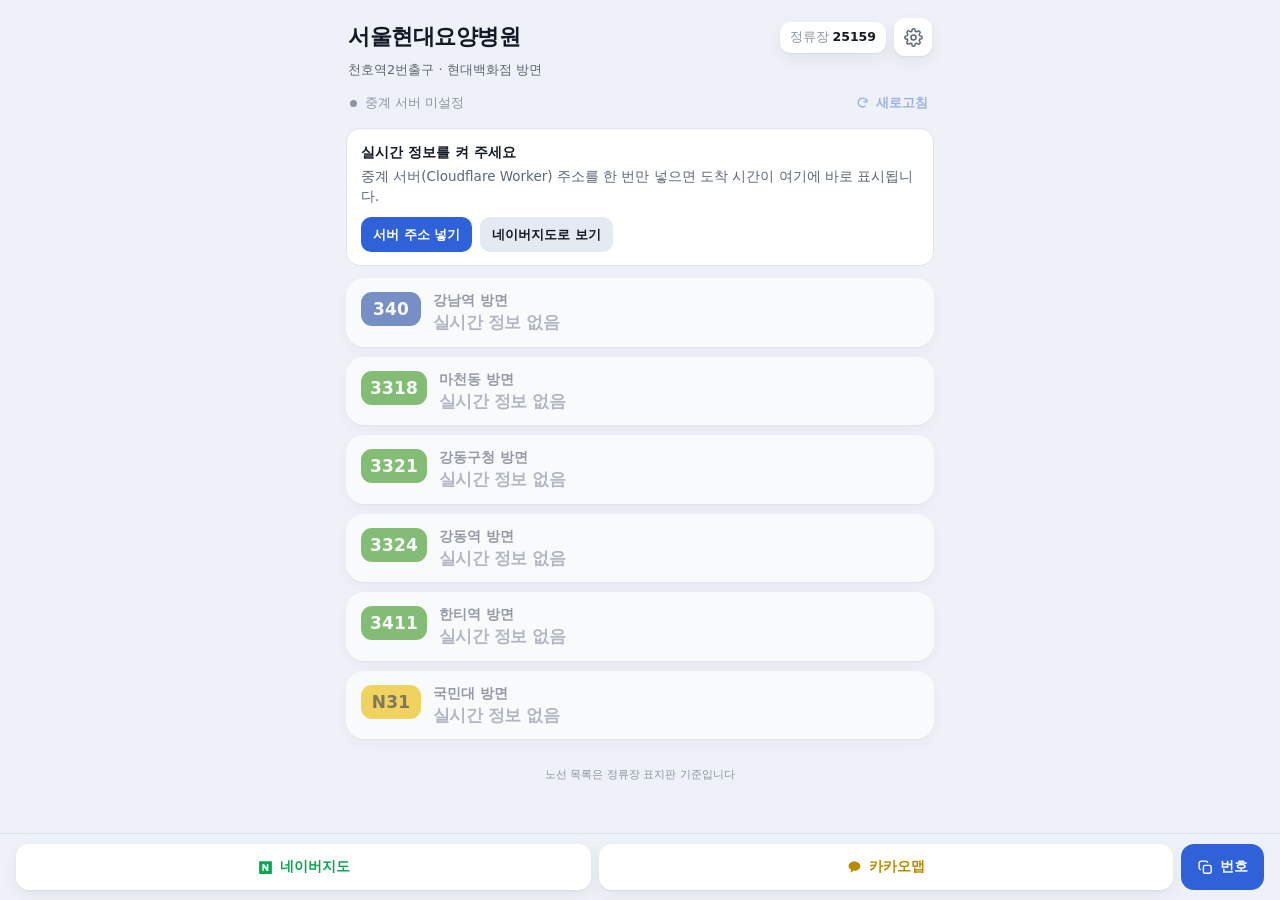
==== index.html @ 40075747 "서울현대요양병원(25-159) 정류장 실시간 도착 PWA + Cloudflare Worker 중계" ====
<!doctype html>
<html lang="ko">
  <head>
    <meta charset="utf-8" />
    <meta name="viewport" content="width=device-width, initial-scale=1, viewport-fit=cover" />
    <title>서울현대요양병원 정류장</title>
    <meta name="description" content="서울현대요양병원(25-159) 정류장 실시간 버스 도착 정보" />
    <meta name="theme-color" content="#eef1f7" media="(prefers-color-scheme: light)" />
    <meta name="theme-color" content="#0b0f16" media="(prefers-color-scheme: dark)" />
    <meta name="apple-mobile-web-app-capable" content="yes" />
    <meta name="mobile-web-app-capable" content="yes" />
    <meta name="apple-mobile-web-app-status-bar-style" content="default" />
    <meta name="apple-mobile-web-app-title" content="25159" />
    <meta name="format-detection" content="telephone=no" />
    <link rel="manifest" href="./manifest.webmanifest" />
    <link rel="apple-touch-icon" href="./apple-touch-icon.png" />
    <link rel="icon" type="image/png" sizes="192x192" href="./icon-192.png" />
    <link rel="stylesheet" href="./styles.css" />
  </head>
  <body>
    <div class="wrap">
      <header class="head">
        <div class="head__row">
          <h1>서울현대요양병원</h1>
          <button class="ars" id="arsBtn" type="button" aria-label="정류장 번호 25159 복사">25159</button>
          <button class="iconbtn" id="settingsBtn" type="button" aria-label="설정 열기">
            <svg viewBox="0 0 24 24" fill="none" stroke="currentColor" stroke-width="1.9" aria-hidden="true">
              <circle cx="12" cy="12" r="3.2" />
              <path d="M19.4 15a1.7 1.7 0 0 0 .34 1.87l.06.06a2 2 0 1 1-2.83 2.83l-.06-.06a1.7 1.7 0 0 0-1.87-.34 1.7 1.7 0 0 0-1.03 1.56V21a2 2 0 1 1-4 0v-.09A1.7 1.7 0 0 0 8.9 19.3a1.7 1.7 0 0 0-1.87.34l-.06.06a2 2 0 1 1-2.83-2.83l.06-.06A1.7 1.7 0 0 0 4.7 15a1.7 1.7 0 0 0-1.56-1.03H3a2 2 0 1 1 0-4h.09A1.7 1.7 0 0 0 4.7 8.9a1.7 1.7 0 0 0-.34-1.87l-.06-.06a2 2 0 1 1 2.83-2.83l.06.06A1.7 1.7 0 0 0 9 4.7a1.7 1.7 0 0 0 1.03-1.56V3a2 2 0 1 1 4 0v.09A1.7 1.7 0 0 0 15 4.7a1.7 1.7 0 0 0 1.87-.34l.06-.06a2 2 0 1 1 2.83 2.83l-.06.06A1.7 1.7 0 0 0 19.3 9v.09A1.7 1.7 0 0 0 20.86 10H21a2 2 0 1 1 0 4h-.09A1.7 1.7 0 0 0 19.4 15z" />
            </svg>
          </button>
        </div>
        <p class="head__dir">천호역2번출구 · 현대백화점 방면</p>
      </header>

      <div class="status" id="status" data-state="loading" role="status" aria-live="polite">
        <span class="dot" aria-hidden="true"></span>
        <span class="status__text" id="statusText">불러오는 중…</span>
        <button class="refresh" id="refreshBtn" type="button">
          <svg viewBox="0 0 24 24" fill="none" stroke="currentColor" stroke-width="2.4" aria-hidden="true">
            <path d="M20 11a8 8 0 1 0-2.6 6.9" />
            <path d="M20 5v6h-6" />
          </svg>
          <span>새로고침</span>
        </button>
      </div>

      <div class="banner" id="banner" hidden></div>

      <main>
        <ul class="routes" id="routes" aria-label="노선별 도착 정보"></ul>
      </main>

      <p class="footnote" id="footnote">서울시 버스 도착정보 기준 · 30초마다 자동 새로고침</p>
    </div>

    <footer class="actions">
      <a class="map map--naver" id="naverLink" href="https://map.naver.com/p/bus/bus-station/-/bus-station/109370" target="_blank" rel="noopener">
        <svg viewBox="0 0 24 24" fill="currentColor" aria-hidden="true">
          <path d="M4 3h16a1 1 0 0 1 1 1v16a1 1 0 0 1-1 1H4a1 1 0 0 1-1-1V4a1 1 0 0 1 1-1zm3.6 4.2v9.6h2.2v-5.1l3.9 5.1H16V7.2h-2.2v5L9.9 7.2H7.6z" />
        </svg>
        네이버지도
      </a>
      <a class="map map--kakao" id="kakaoLink" href="https://map.kakao.com/?busStopId=11250621001" target="_blank" rel="noopener">
        <svg viewBox="0 0 24 24" fill="currentColor" aria-hidden="true">
          <path d="M12 3.4c-4.6 0-8.4 2.9-8.4 6.4 0 2.3 1.5 4.3 3.8 5.4l-.9 3.3c-.1.4.3.7.6.5l3.9-2.6c.3 0 .6.1.9.1 4.6 0 8.4-2.9 8.4-6.4S16.6 3.4 12 3.4z" />
        </svg>
        카카오맵
      </a>
      <button class="copy" id="copyBtn" type="button" aria-label="정류장 번호 복사">
        <svg viewBox="0 0 24 24" fill="none" stroke="currentColor" stroke-width="2" aria-hidden="true">
          <rect x="9" y="9" width="11" height="11" rx="2.2" />
          <path d="M15 5.5A2.5 2.5 0 0 0 12.5 3h-6A3.5 3.5 0 0 0 3 6.5v6A2.5 2.5 0 0 0 5.5 15" />
        </svg>
        번호
      </button>
    </footer>

    <div class="sheet" id="settingsSheet" hidden>
      <div class="sheet__panel" role="dialog" aria-modal="true" aria-labelledby="sheetTitle">
        <h2 id="sheetTitle">중계 서버 설정</h2>
        <p>
          실시간 도착 정보는 Cloudflare Worker가 서울시 데이터를 대신 받아 옵니다. 배포한 Worker 주소를 넣어 주세요.
          주소는 이 기기에만 저장되고 다른 곳으로 보내지 않습니다.
        </p>
        <label for="apiInput">Worker 주소</label>
        <input
          id="apiInput"
          type="url"
          inputmode="url"
          autocomplete="off"
          autocapitalize="off"
          spellcheck="false"
          placeholder="https://bus-stop-25159.example.workers.dev"
        />
        <p class="sheet__hint" id="sheetHint"></p>
        <div class="sheet__buttons">
          <button type="button" class="ghost" id="sheetClose">닫기</button>
          <button type="button" id="sheetTest">연결 확인</button>
          <button type="button" class="primary" id="sheetSave">저장</button>
        </div>
      </div>
    </div>

    <div class="toast" id="toast" role="status" aria-live="polite"></div>

    <script src="./app.js" defer></script>
  </body>
</html>
---- styles.css ----
:root {
  --bg: #eef1f7;
  --bg-soft: #e4e9f2;
  --card: #ffffff;
  --card-2: #f7f9fc;
  --text: #131a26;
  --text-dim: #5c6675;
  --text-mute: #8b95a4;
  --line: #dde3ec;
  --accent: #2f62d8;
  --ok: #17a34a;
  --warn: #d97706;
  --err: #dc2626;
  --trunk: #2c55a8;
  --branch: #3f9c26;
  --circular: #e3ac00;
  --express: #cf3340;
  --night: #f0c000;
  --normal: #5b6573;
  --shadow: 0 1px 2px rgba(16, 24, 40, 0.06), 0 6px 18px rgba(16, 24, 40, 0.06);
  --radius: 18px;
}

@media (prefers-color-scheme: dark) {
  :root {
    --bg: #0b0f16;
    --bg-soft: #121823;
    --card: #151c27;
    --card-2: #1b2330;
    --text: #eef2f8;
    --text-dim: #a7b1c0;
    --text-mute: #7c8798;
    --line: #263041;
    --accent: #6f9bff;
    --shadow: 0 1px 2px rgba(0, 0, 0, 0.4), 0 8px 24px rgba(0, 0, 0, 0.35);
    --trunk: #4a7bd8;
    --branch: #4fae33;
    --night: #f3c93a;
  }
}

* {
  box-sizing: border-box;
  -webkit-tap-highlight-color: transparent;
}

[hidden] {
  display: none !important;
}

html,
body {
  margin: 0;
  padding: 0;
  background: var(--bg);
  color: var(--text);
  font-family: -apple-system, BlinkMacSystemFont, "Apple SD Gothic Neo", "Pretendard",
    "Noto Sans KR", "Malgun Gothic", system-ui, sans-serif;
  -webkit-font-smoothing: antialiased;
  font-size: 16px;
}

body {
  min-height: 100svh;
  padding-bottom: calc(76px + env(safe-area-inset-bottom));
}

.wrap {
  max-width: 620px;
  margin: 0 auto;
  padding: env(safe-area-inset-top) 16px 8px;
}

/* ── 헤더 ─────────────────────────────────────────── */
.head {
  padding: 18px 2px 10px;
}

.head__row {
  display: flex;
  align-items: center;
  gap: 8px;
}

.head h1 {
  flex: 1;
  min-width: 0;
  margin: 0;
  font-size: 22px;
  font-weight: 800;
  letter-spacing: -0.02em;
  line-height: 1.25;
  white-space: nowrap;
  overflow: hidden;
  text-overflow: ellipsis;
}

.head__dir {
  margin: 5px 0 0;
  font-size: 13px;
  color: var(--text-dim);
  font-weight: 500;
  white-space: nowrap;
  overflow: hidden;
  text-overflow: ellipsis;
}

.ars {
  flex: none;
  border: 0;
  background: var(--card);
  color: var(--text);
  font: inherit;
  font-size: 12.5px;
  font-weight: 700;
  font-variant-numeric: tabular-nums;
  padding: 7px 10px;
  border-radius: 10px;
  box-shadow: var(--shadow);
  cursor: pointer;
  white-space: nowrap;
}

.ars::before {
  content: "정류장 ";
  font-weight: 500;
  color: var(--text-mute);
}

.iconbtn {
  flex: none;
  width: 38px;
  height: 38px;
  display: grid;
  place-items: center;
  border: 0;
  border-radius: 11px;
  background: var(--card);
  color: var(--text-dim);
  box-shadow: var(--shadow);
  cursor: pointer;
}

.iconbtn svg {
  width: 19px;
  height: 19px;
}

/* ── 상태 줄 ──────────────────────────────────────── */
.status {
  display: flex;
  align-items: center;
  gap: 8px;
  padding: 2px 4px 12px;
  font-size: 12.5px;
  color: var(--text-mute);
}

.dot {
  width: 7px;
  height: 7px;
  border-radius: 50%;
  background: var(--text-mute);
  flex: none;
  transition: background 0.2s;
}

.status[data-state="ok"] .dot {
  background: var(--ok);
  box-shadow: 0 0 0 3px rgba(23, 163, 74, 0.15);
}

.status[data-state="stale"] .dot {
  background: var(--warn);
}

.status[data-state="error"] .dot {
  background: var(--err);
}

.status[data-state="loading"] .dot {
  background: var(--accent);
  animation: pulse 1s ease-in-out infinite;
}

@keyframes pulse {
  50% {
    opacity: 0.3;
  }
}

.status__text {
  flex: 1;
  min-width: 0;
  overflow: hidden;
  text-overflow: ellipsis;
  white-space: nowrap;
}

.refresh {
  flex: none;
  border: 0;
  background: transparent;
  color: var(--accent);
  font: inherit;
  font-size: 12.5px;
  font-weight: 700;
  padding: 4px 2px;
  cursor: pointer;
}

.refresh:disabled {
  opacity: 0.45;
  cursor: default;
}

.refresh svg {
  width: 13px;
  height: 13px;
  vertical-align: -2px;
  margin-right: 3px;
}

.refresh.is-spinning svg {
  animation: spin 0.9s linear infinite;
}

@keyframes spin {
  to {
    transform: rotate(360deg);
  }
}

/* ── 배너 ─────────────────────────────────────────── */
.banner {
  background: var(--card);
  border: 1px solid var(--line);
  border-radius: 14px;
  padding: 13px 14px;
  margin-bottom: 12px;
  font-size: 13.5px;
  line-height: 1.5;
  color: var(--text-dim);
}

.banner strong {
  display: block;
  color: var(--text);
  font-size: 14px;
  margin-bottom: 3px;
}

.banner .banner__actions {
  display: flex;
  gap: 8px;
  margin-top: 10px;
  flex-wrap: wrap;
}

.banner button,
.banner a {
  border: 0;
  border-radius: 10px;
  padding: 8px 12px;
  font: inherit;
  font-size: 13px;
  font-weight: 700;
  background: var(--bg-soft);
  color: var(--text);
  text-decoration: none;
  cursor: pointer;
}

.banner button.primary {
  background: var(--accent);
  color: #fff;
}

/* ── 노선 카드 ────────────────────────────────────── */
.routes {
  list-style: none;
  margin: 0;
  padding: 0;
  display: flex;
  flex-direction: column;
  gap: 10px;
}

.route {
  display: flex;
  gap: 12px;
  background: var(--card);
  border-radius: var(--radius);
  padding: 13px 14px;
  box-shadow: var(--shadow);
  border: 1px solid transparent;
  transition: border-color 0.18s, transform 0.18s;
}

.route.is-pinned {
  border-color: color-mix(in srgb, var(--accent) 32%, transparent);
}

.route.is-ended {
  opacity: 0.62;
}

.badge {
  flex: none;
  align-self: flex-start;
  min-width: 60px;
  padding: 7px 9px;
  border-radius: 11px;
  text-align: center;
  color: #fff;
  font-weight: 800;
  font-size: 17px;
  letter-spacing: 0.01em;
  font-variant-numeric: tabular-nums;
  background: var(--normal);
}

.badge[data-cat="trunk"] {
  background: var(--trunk);
}
.badge[data-cat="branch"] {
  background: var(--branch);
}
.badge[data-cat="circular"] {
  background: var(--circular);
  color: #3a2c00;
}
.badge[data-cat="express"] {
  background: var(--express);
}
.badge[data-cat="night"] {
  background: var(--night);
  color: #3a2c00;
}
.badge[data-cat="wide"] {
  background: #1f7a8c;
}

.route__body {
  flex: 1;
  min-width: 0;
}

.route__top {
  display: flex;
  align-items: center;
  gap: 6px;
}

.route__dir {
  flex: 1;
  min-width: 0;
  font-size: 13.5px;
  font-weight: 600;
  color: var(--text-dim);
  overflow: hidden;
  text-overflow: ellipsis;
  white-space: nowrap;
}

.chip {
  flex: none;
  font-size: 10px;
  font-weight: 700;
  padding: 2px 5px;
  border-radius: 5px;
  border: 1px solid var(--line);
  color: var(--text-mute);
}

.pin {
  flex: none;
  width: 30px;
  height: 30px;
  margin: -6px -6px -6px 0;
  display: grid;
  place-items: center;
  border: 0;
  background: transparent;
  color: var(--text-mute);
  font-size: 17px;
  cursor: pointer;
  border-radius: 8px;
}

.pin[aria-pressed="true"] {
  color: #f5b301;
}

.eta {
  display: flex;
  align-items: baseline;
  gap: 6px;
  margin-top: 3px;
}

.eta__main {
  font-size: 24px;
  font-weight: 800;
  letter-spacing: -0.03em;
  font-variant-numeric: tabular-nums;
  line-height: 1.15;
}

.eta__main[data-state="soon"] {
  color: var(--ok);
}

.eta__main[data-state="ended"],
.eta__main[data-state="none"],
.eta__main[data-state="waiting"] {
  font-size: 17px;
  font-weight: 700;
  color: var(--text-mute);
}

.eta__sub {
  font-size: 13px;
  color: var(--text-dim);
  font-weight: 500;
}

.eta__next {
  margin-top: 3px;
  font-size: 13px;
  color: var(--text-mute);
  font-weight: 500;
  font-variant-numeric: tabular-nums;
}

.route__meta {
  margin-top: 7px;
  padding-top: 7px;
  border-top: 1px solid var(--line);
  font-size: 11.5px;
  color: var(--text-mute);
  display: flex;
  gap: 10px;
  flex-wrap: wrap;
}

.skeleton {
  height: 96px;
  border-radius: var(--radius);
  background: linear-gradient(100deg, var(--card) 30%, var(--card-2) 50%, var(--card) 70%);
  background-size: 220% 100%;
  animation: shine 1.3s ease-in-out infinite;
}

@keyframes shine {
  to {
    background-position: -120% 0;
  }
}

.empty {
  text-align: center;
  color: var(--text-mute);
  font-size: 13.5px;
  padding: 26px 10px;
}

/* ── 하단 고정 버튼 ───────────────────────────────── */
.actions {
  position: fixed;
  left: 0;
  right: 0;
  bottom: 0;
  z-index: 20;
  display: flex;
  gap: 8px;
  padding: 10px 16px calc(10px + env(safe-area-inset-bottom));
  background: color-mix(in srgb, var(--bg) 86%, transparent);
  backdrop-filter: saturate(160%) blur(14px);
  -webkit-backdrop-filter: saturate(160%) blur(14px);
  border-top: 1px solid var(--line);
}

.actions > * {
  flex: 1;
  display: flex;
  align-items: center;
  justify-content: center;
  gap: 6px;
  height: 46px;
  border: 0;
  border-radius: 13px;
  font: inherit;
  font-size: 14px;
  font-weight: 700;
  text-decoration: none;
  cursor: pointer;
}

.actions .map {
  background: var(--card);
  color: var(--text);
  box-shadow: var(--shadow);
}

.actions .map--naver {
  color: #03a94d;
}

.actions .map--kakao {
  color: #b98b00;
}

.actions .copy {
  background: var(--accent);
  color: #fff;
  flex: 0 0 auto;
  padding: 0 16px;
}

.actions svg {
  width: 17px;
  height: 17px;
}

/* ── 설정 시트 ────────────────────────────────────── */
.sheet {
  position: fixed;
  inset: 0;
  z-index: 40;
  display: flex;
  align-items: flex-end;
  background: rgba(8, 12, 20, 0.45);
  animation: fade 0.18s ease;
}

@keyframes fade {
  from {
    opacity: 0;
  }
}

.sheet__panel {
  width: 100%;
  max-width: 620px;
  margin: 0 auto;
  background: var(--bg);
  border-radius: 20px 20px 0 0;
  padding: 18px 18px calc(20px + env(safe-area-inset-bottom));
  animation: up 0.24s cubic-bezier(0.2, 0.9, 0.3, 1);
}

@keyframes up {
  from {
    transform: translateY(22px);
  }
}

.sheet h2 {
  margin: 0 0 4px;
  font-size: 17px;
}

.sheet p {
  margin: 0 0 12px;
  font-size: 12.5px;
  line-height: 1.55;
  color: var(--text-mute);
}

.sheet label {
  display: block;
  font-size: 12px;
  font-weight: 700;
  color: var(--text-dim);
  margin-bottom: 6px;
}

.sheet input {
  width: 100%;
  height: 46px;
  border: 1px solid var(--line);
  border-radius: 12px;
  background: var(--card);
  color: var(--text);
  font: inherit;
  font-size: 14px;
  padding: 0 12px;
}

.sheet input:focus {
  outline: 2px solid color-mix(in srgb, var(--accent) 45%, transparent);
  outline-offset: 1px;
}

.sheet__hint {
  margin: 8px 0 0;
  font-size: 12px;
  color: var(--text-mute);
  line-height: 1.5;
  min-height: 18px;
}

.sheet__hint[data-kind="ok"] {
  color: var(--ok);
}

.sheet__hint[data-kind="err"] {
  color: var(--err);
}

.sheet__buttons {
  display: flex;
  gap: 8px;
  margin-top: 16px;
}

.sheet__buttons button {
  flex: 1;
  height: 46px;
  border: 0;
  border-radius: 13px;
  font: inherit;
  font-weight: 700;
  font-size: 14.5px;
  cursor: pointer;
  background: var(--bg-soft);
  color: var(--text);
}

.sheet__buttons button.primary {
  background: var(--accent);
  color: #fff;
}

.sheet__buttons button.ghost {
  flex: 0 0 auto;
  padding: 0 14px;
  color: var(--text-mute);
  background: transparent;
}

/* ── 토스트 ───────────────────────────────────────── */
.toast {
  position: fixed;
  left: 50%;
  bottom: calc(88px + env(safe-area-inset-bottom));
  transform: translate(-50%, 12px);
  background: rgba(20, 26, 38, 0.94);
  color: #fff;
  font-size: 13px;
  font-weight: 600;
  padding: 10px 16px;
  border-radius: 999px;
  opacity: 0;
  pointer-events: none;
  transition: opacity 0.2s, transform 0.2s;
  z-index: 50;
  white-space: nowrap;
}

.toast.is-on {
  opacity: 1;
  transform: translate(-50%, 0);
}

.footnote {
  text-align: center;
  font-size: 11px;
  color: var(--text-mute);
  padding: 16px 8px 4px;
  line-height: 1.6;
}

@media (prefers-reduced-motion: reduce) {
  * {
    animation: none !important;
    transition: none !important;
  }
}
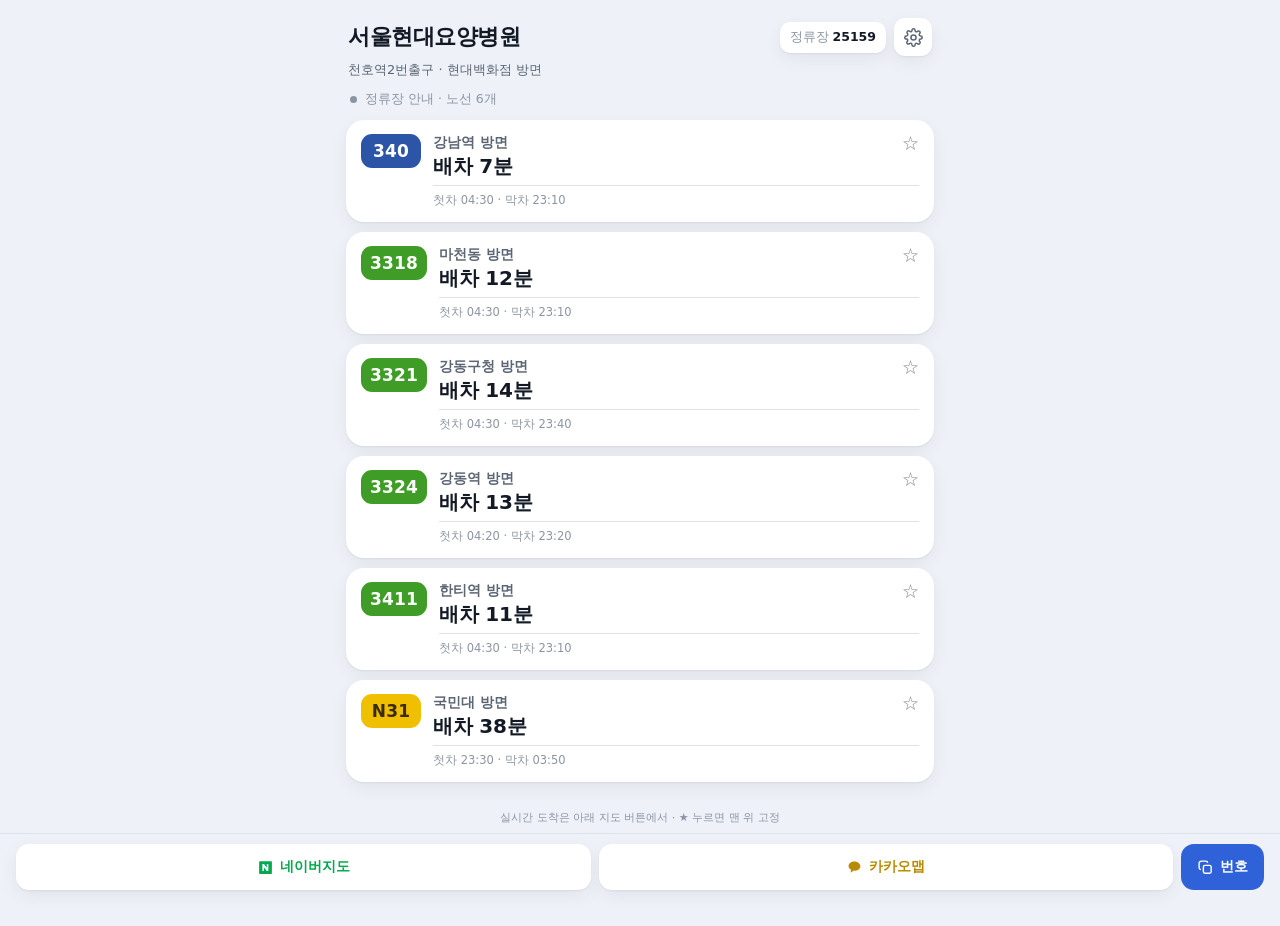
==== commit fde27923: "GitHub Pages 단독 모드: 서버 경고 없이 노선 안내·즐겨찾기·지도 바로가기 중심으로 정리" ====
--- a/index.html
+++ b/index.html
@@ -4,7 +4,7 @@
     <meta charset="utf-8" />
     <meta name="viewport" content="width=device-width, initial-scale=1, viewport-fit=cover" />
     <title>서울현대요양병원 정류장</title>
-    <meta name="description" content="서울현대요양병원(25-159) 정류장 실시간 버스 도착 정보" />
+    <meta name="description" content="서울현대요양병원(25-159) 정류장 노선 안내와 네이버지도·카카오맵 바로가기" />
     <meta name="theme-color" content="#eef1f7" media="(prefers-color-scheme: light)" />
     <meta name="theme-color" content="#0b0f16" media="(prefers-color-scheme: dark)" />
     <meta name="apple-mobile-web-app-capable" content="yes" />
@@ -51,7 +51,7 @@
         <ul class="routes" id="routes" aria-label="노선별 도착 정보"></ul>
       </main>
 
-      <p class="footnote" id="footnote">서울시 버스 도착정보 기준 · 30초마다 자동 새로고침</p>
+      <p class="footnote" id="footnote">실시간 도착은 아래 지도 버튼에서 · ★ 누르면 맨 위 고정</p>
     </div>
 
     <footer class="actions">
@@ -78,12 +78,12 @@
 
     <div class="sheet" id="settingsSheet" hidden>
       <div class="sheet__panel" role="dialog" aria-modal="true" aria-labelledby="sheetTitle">
-        <h2 id="sheetTitle">중계 서버 설정</h2>
+        <h2 id="sheetTitle">설정</h2>
         <p>
-          실시간 도착 정보는 Cloudflare Worker가 서울시 데이터를 대신 받아 옵니다. 배포한 Worker 주소를 넣어 주세요.
-          주소는 이 기기에만 저장되고 다른 곳으로 보내지 않습니다.
+          지금은 <b>노선 안내와 지도 바로가기</b>만으로 씁니다. 도착 시간을 앱 안에서도 보고 싶을 때만
+          중계 서버 주소를 넣어 주세요. 주소는 이 기기에만 저장되고 다른 곳으로 보내지 않습니다.
         </p>
-        <label for="apiInput">Worker 주소</label>
+        <label for="apiInput">중계 서버 주소 (선택)</label>
         <input
           id="apiInput"
           type="url"
--- a/styles.css
+++ b/styles.css
@@ -419,6 +419,14 @@
   color: var(--text-mute);
 }
 
+/* 중계 서버 없이 정류장 안내만 보여 줄 때 */
+.eta__main[data-state="static"] {
+  font-size: 20px;
+  font-weight: 700;
+  letter-spacing: -0.01em;
+  color: var(--text);
+}
+
 .eta__sub {
   font-size: 13px;
   color: var(--text-dim);
